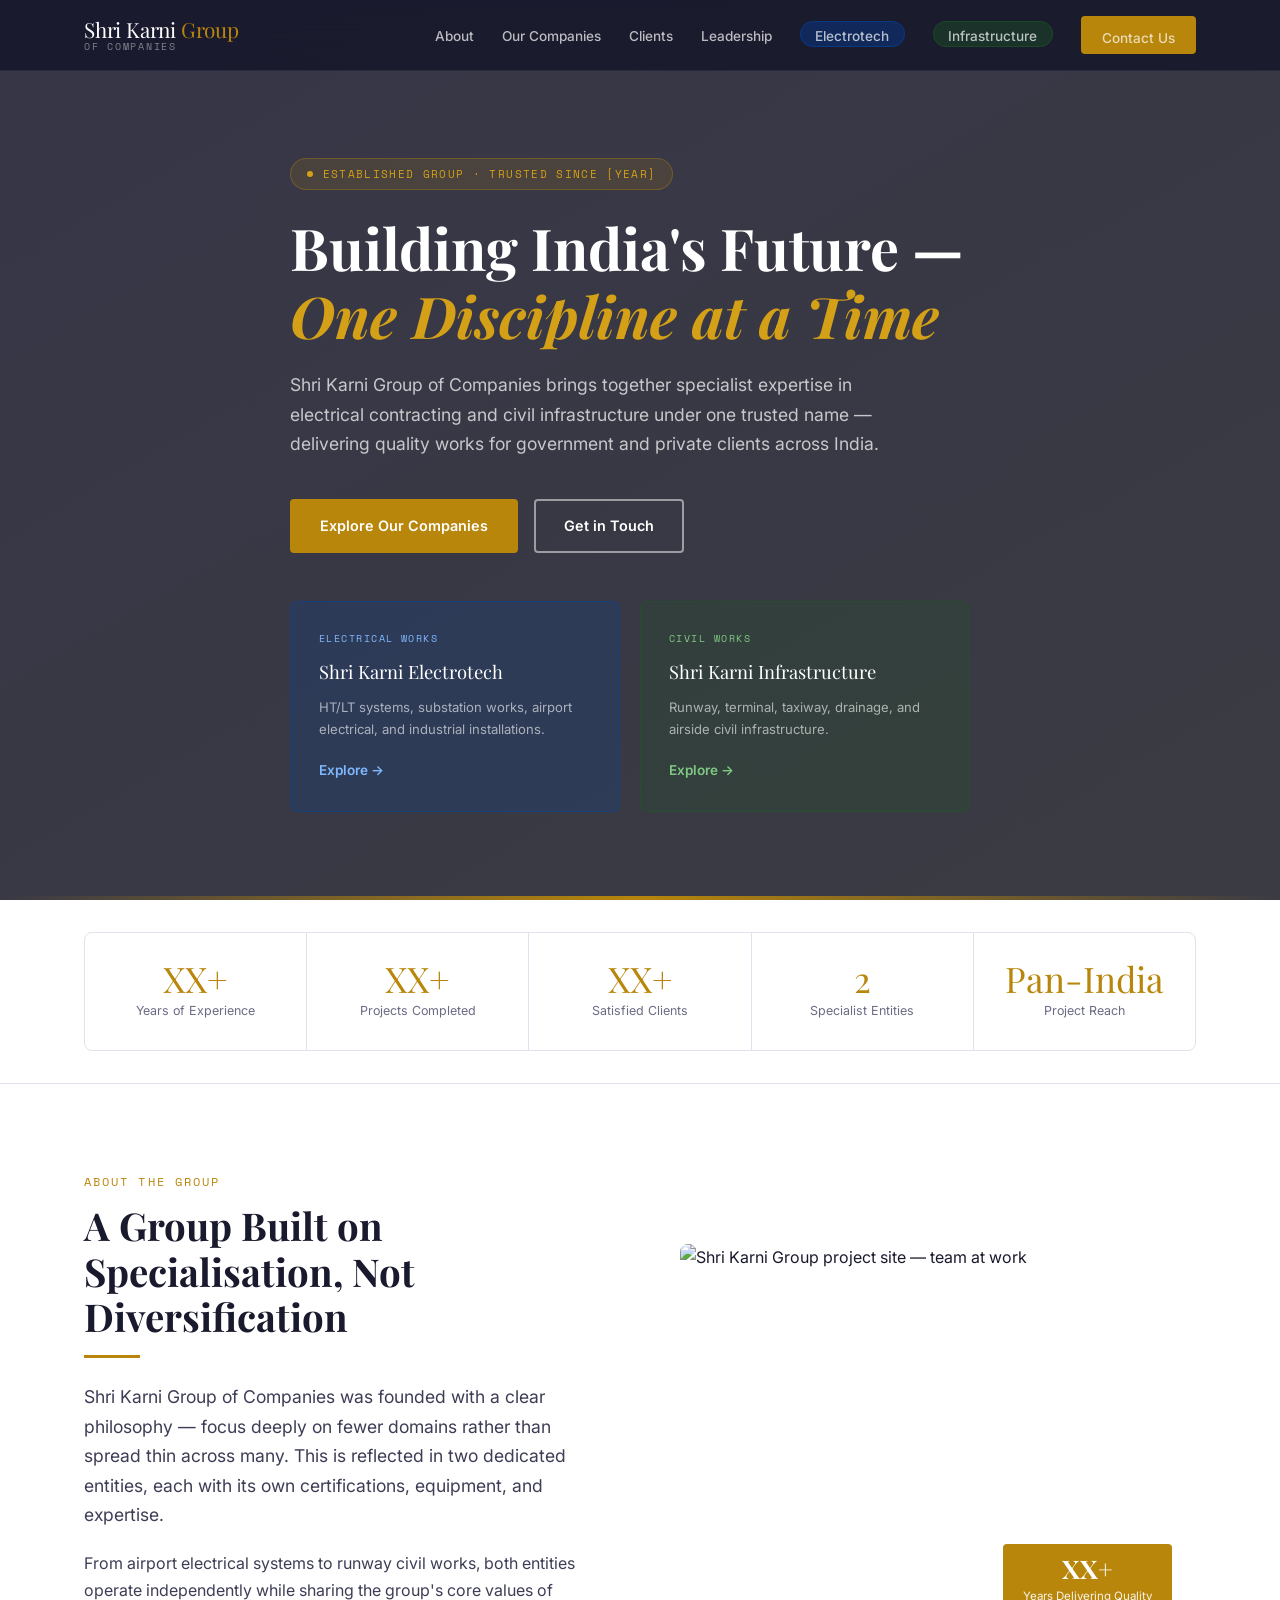
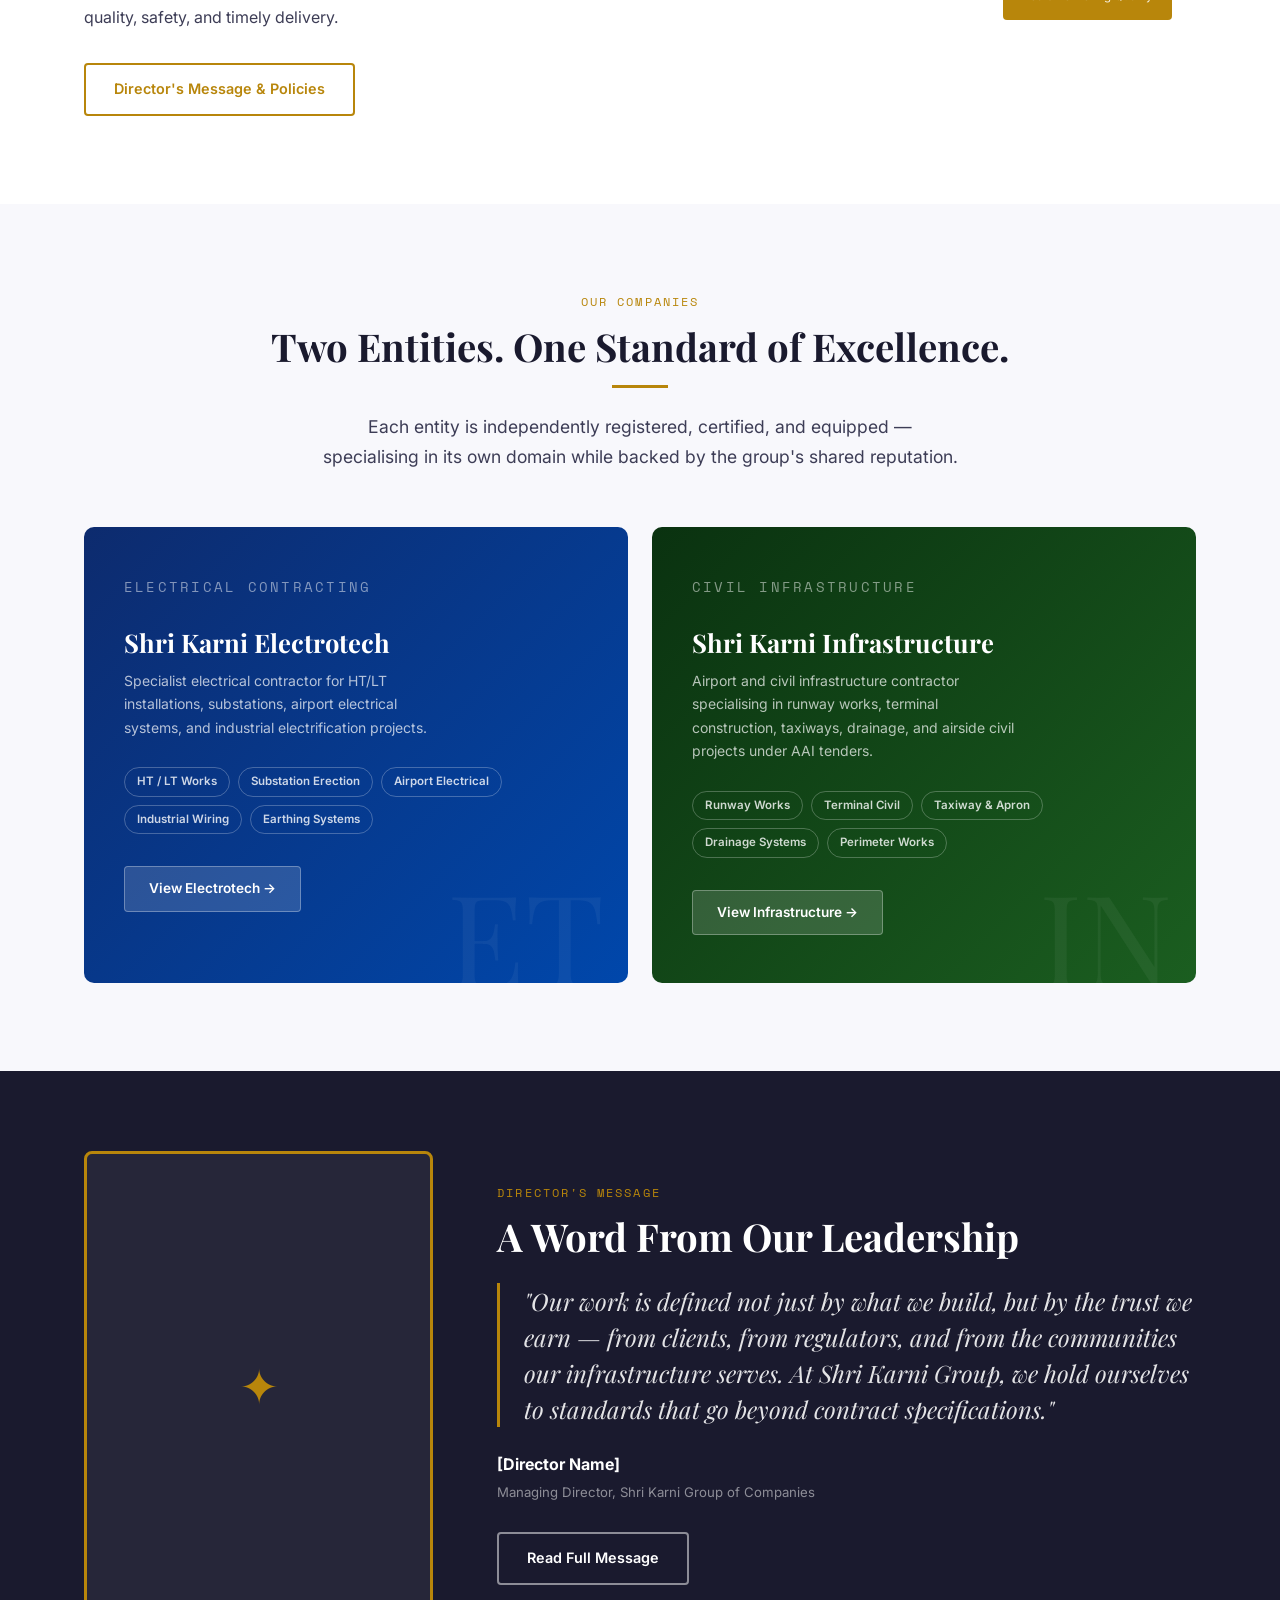
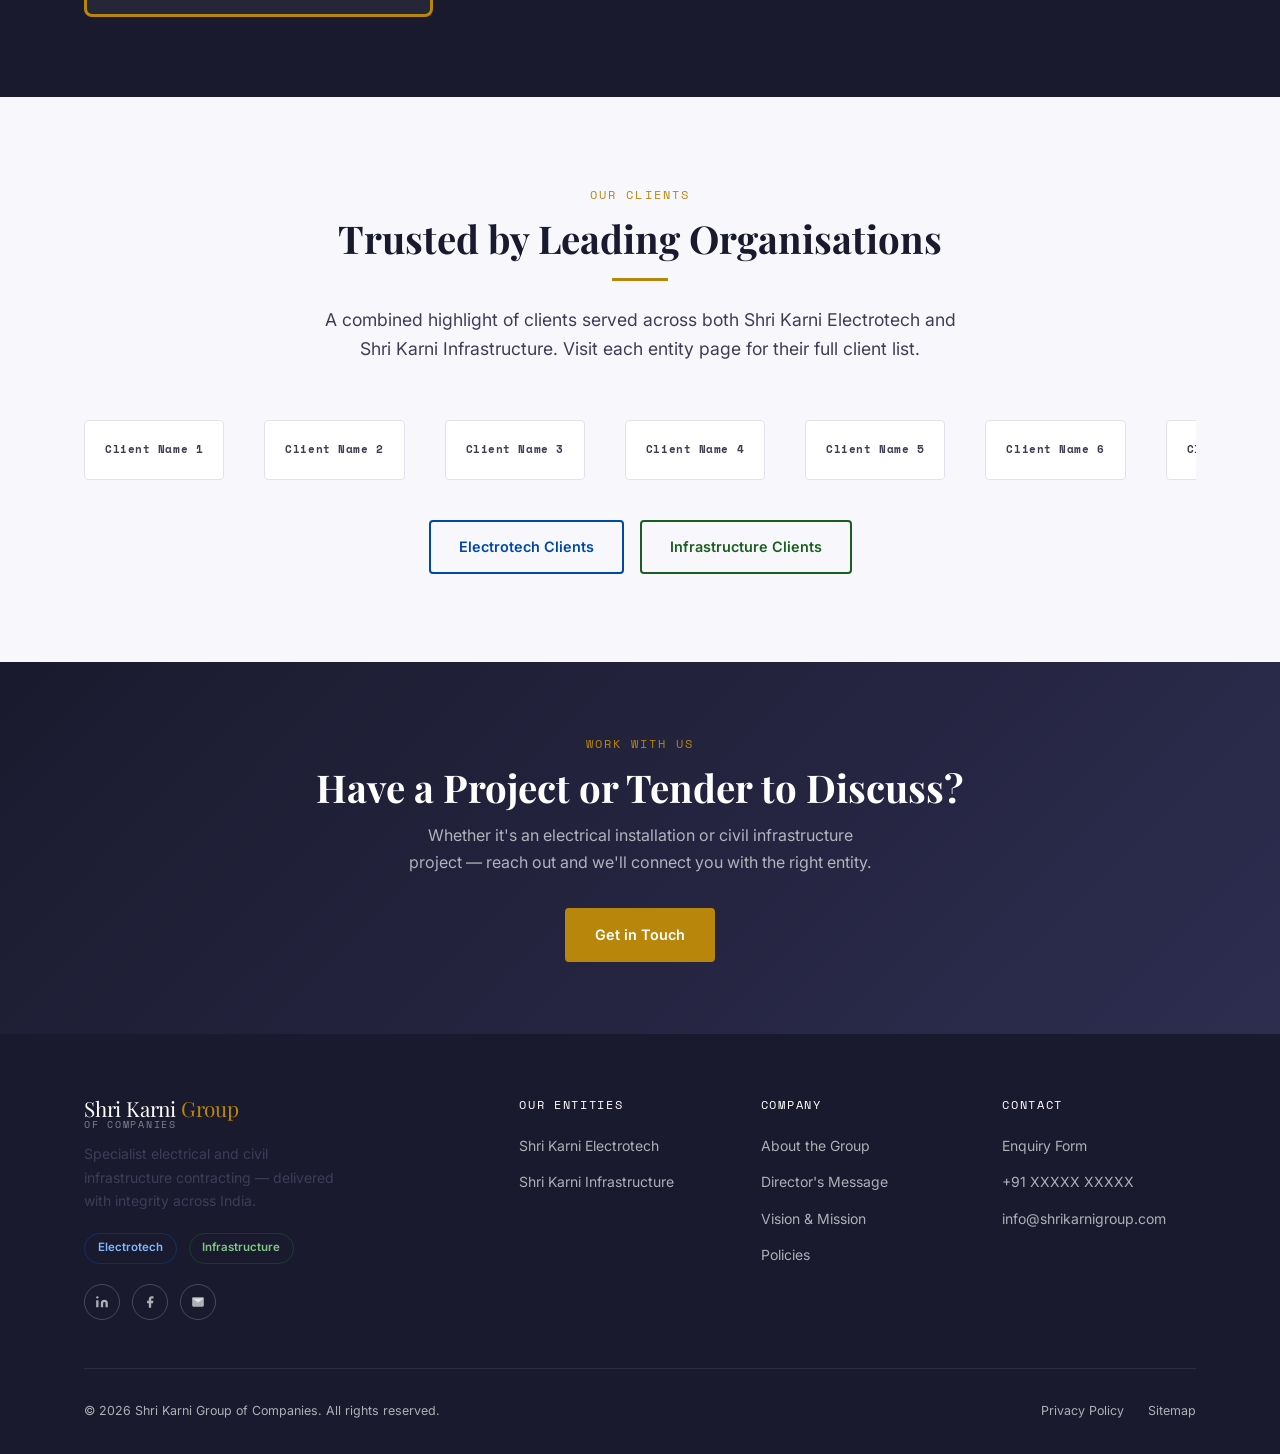
==== index.html @ e07f6999 "setup" ====
<!DOCTYPE html>
<html lang="en">
<head>
  <meta charset="UTF-8" />
  <meta name="viewport" content="width=device-width, initial-scale=1.0" />
  <title>Shri Karni Group of Companies | Electrotech & Infrastructure</title>
  <meta name="description" content="Shri Karni Group of Companies comprises Shri Karni Electrotech and Shri Karni Infrastructure — delivering electrical, civil, and airport infrastructure works across India." />
  <meta name="robots" content="index, follow" />
  <link rel="canonical" href="https://www.shrikarnigroup.com/" />
  <meta property="og:type" content="website" />
  <meta property="og:title" content="Shri Karni Group of Companies" />
  <meta property="og:description" content="Electrical contracting, civil infrastructure, and airport works — delivered by two specialist entities under one trusted group." />
  <meta property="og:url" content="https://www.shrikarnigroup.com/" />

  <script type="application/ld+json">
  {
    "@context": "https://schema.org",
    "@type": "Organization",
    "name": "Shri Karni Group of Companies",
    "url": "https://www.shrikarnigroup.com",
    "description": "Parent group comprising Shri Karni Electrotech and Shri Karni Infrastructure.",
    "address": { "@type": "PostalAddress", "addressCountry": "IN" },
    "contactPoint": { "@type": "ContactPoint", "telephone": "+91-XXXXXXXXXX", "contactType": "customer service" },
    "subOrganization": [
      { "@type": "Organization", "name": "Shri Karni Electrotech", "url": "https://www.shrikarnigroup.com/electrotech/" },
      { "@type": "Organization", "name": "Shri Karni Infrastructure", "url": "https://www.shrikarnigroup.com/infrastructure/" }
    ]
  }
  </script>

  <link rel="preconnect" href="https://fonts.googleapis.com" />
  <link rel="preconnect" href="https://fonts.gstatic.com" crossorigin />
  <link href="https://fonts.googleapis.com/css2?family=Playfair+Display:ital,wght@0,400;0,700;1,400&family=Inter:wght@300;400;500;600&family=Space+Mono:wght@400;700&display=swap" rel="stylesheet" />
  <link rel="stylesheet" href="shared.css" />

  <style>
    /* ── HOME-SPECIFIC ── */
    /* Hero */
    #hero {
      min-height: 100vh; padding-top: 70px;
      background:
        linear-gradient(150deg, rgba(26,26,46,.88) 0%, rgba(10,10,20,.80) 100%),
        url('https://images.unsplash.com/photo-1486325212027-8081e485255e?w=1600&q=80') center/cover no-repeat;
      display: flex; align-items: center;
      position: relative; overflow: hidden;
    }
    .hero-kicker {
      display: inline-flex; align-items: center; gap: .6rem;
      background: rgba(184,134,11,.15); border: 1px solid rgba(184,134,11,.35);
      border-radius: 999px; padding: .35rem 1rem;
      font-family: var(--font-mono); font-size: .7rem; letter-spacing: .12em;
      text-transform: uppercase; color: var(--gold-light);
      margin-bottom: 1.5rem;
    }
    .hero-kicker-dot { width: 6px; height: 6px; background: var(--gold-light); border-radius: 50%; }
    #hero h1 { color: var(--white); margin-bottom: 1.25rem; }
    #hero h1 em { font-style: italic; color: var(--gold-light); }
    #hero .lead { color: rgba(255,255,255,.72); margin-bottom: 2.5rem; }

    /* Entity cards in hero */
    .entity-cards {
      display: grid; grid-template-columns: 1fr 1fr; gap: 1.25rem;
      margin-top: 3rem; max-width: 680px;
    }
    .entity-hero-card {
      border-radius: 8px; padding: 1.75rem;
      border: 1px solid; text-decoration: none;
      transition: transform .25s var(--ease), box-shadow .25s;
      position: relative; overflow: hidden;
    }
    .entity-hero-card::before {
      content: ''; position: absolute; inset: 0;
      opacity: 0; transition: opacity .3s;
    }
    .entity-hero-card:hover { transform: translateY(-4px); }
    .entity-hero-card:hover::before { opacity: 1; }
    .entity-hero-card.et {
      background: rgba(0,71,171,.18);
      border-color: rgba(0,71,171,.45);
    }
    .entity-hero-card.et::before { background: rgba(0,71,171,.1); }
    .entity-hero-card.et:hover { box-shadow: 0 12px 32px rgba(0,71,171,.3); }
    .entity-hero-card.inf {
      background: rgba(27,94,32,.18);
      border-color: rgba(27,94,32,.45);
    }
    .entity-hero-card.inf::before { background: rgba(27,94,32,.1); }
    .entity-hero-card.inf:hover { box-shadow: 0 12px 32px rgba(27,94,32,.3); }
    .ehc-tag {
      font-family: var(--font-mono); font-size: .65rem;
      letter-spacing: .14em; text-transform: uppercase;
      margin-bottom: .6rem; display: block;
    }
    .et .ehc-tag { color: #7FB8FF; }
    .inf .ehc-tag { color: #81C784; }
    .ehc-name {
      font-family: var(--font-head); font-size: 1.15rem;
      color: var(--white); margin-bottom: .5rem; display: block;
    }
    .ehc-desc { font-size: .82rem; color: rgba(255,255,255,.6); margin-bottom: 1rem; }
    .ehc-arrow {
      font-size: .85rem; font-weight: 600; display: inline-flex; align-items: center; gap: .4rem;
    }
    .et .ehc-arrow { color: #7FB8FF; }
    .inf .ehc-arrow { color: #81C784; }

    /* Gold bottom border on hero */
    .hero-rule {
      position: absolute; bottom: 0; left: 0; right: 0;
      height: 4px; background: linear-gradient(90deg, transparent, var(--gold), transparent);
    }

    /* Group intro */
    .group-intro-grid {
      display: grid; grid-template-columns: 1fr 1fr; gap: 5rem; align-items: center;
    }
    .group-intro-img {
      position: relative; border-radius: 8px; overflow: hidden;
    }
    .group-intro-img img { width: 100%; height: 400px; object-fit: cover; }
    .intro-badge {
      position: absolute; bottom: 1.5rem; right: 1.5rem;
      background: var(--gold); color: var(--white);
      padding: .75rem 1.25rem; border-radius: var(--radius); text-align: center;
    }
    .intro-badge strong { font-family: var(--font-head); font-size: 1.6rem; display: block; line-height: 1; }
    .intro-badge span { font-size: .72rem; opacity: .9; }

    /* Entity section on homepage */
    .entity-section {
      display: grid; grid-template-columns: 1fr 1fr; gap: 1.5rem;
    }
    .entity-panel {
      border-radius: 10px; padding: 3rem 2.5rem;
      position: relative; overflow: hidden; text-decoration: none;
      transition: transform .25s var(--ease), box-shadow .25s;
    }
    .entity-panel:hover { transform: translateY(-5px); }
    .entity-panel.et {
      background: linear-gradient(135deg, #0D2B6E 0%, #0047AB 100%);
    }
    .entity-panel.et:hover { box-shadow: 0 20px 48px rgba(0,71,171,.35); }
    .entity-panel.inf {
      background: linear-gradient(135deg, #0A3210 0%, #1B5E20 100%);
    }
    .entity-panel.inf:hover { box-shadow: 0 20px 48px rgba(27,94,32,.35); }
    .ep-eyebrow {
      font-family: var(--font-mono); font-size: .68rem;
      letter-spacing: .16em; text-transform: uppercase;
      margin-bottom: .75rem; opacity: .7; color: var(--white);
    }
    .entity-panel h3 { font-family: var(--font-head); font-size: 1.6rem; color: var(--white); margin-bottom: .75rem; }
    .entity-panel p { font-size: .875rem; color: rgba(255,255,255,.7); margin-bottom: 1.75rem; max-width: 36ch; }
    .ep-services { display: flex; flex-wrap: wrap; gap: .5rem; margin-bottom: 2rem; }
    .ep-service-tag {
      padding: .25rem .75rem; border-radius: 999px;
      font-size: .72rem; font-weight: 600; border: 1px solid rgba(255,255,255,.25);
      color: rgba(255,255,255,.8);
    }
    .ep-cta {
      display: inline-flex; align-items: center; gap: .5rem;
      padding: .65rem 1.5rem; border-radius: var(--radius);
      font-size: .85rem; font-weight: 600;
      background: rgba(255,255,255,.15); color: var(--white);
      border: 1px solid rgba(255,255,255,.3);
      transition: background .2s;
    }
    .ep-cta:hover { background: rgba(255,255,255,.25); }
    .ep-num {
      position: absolute; bottom: -1rem; right: 1.5rem;
      font-family: var(--font-head); font-size: 8rem;
      color: rgba(255,255,255,.05); line-height: 1;
      pointer-events: none; user-select: none;
    }

    /* Clients highlight strip */
    .clients-section { background: var(--surface); }

    /* Director message teaser */
    .director-teaser {
      background: var(--ink); color: var(--white);
      padding: 5rem 0;
    }
    .director-teaser-grid {
      display: grid; grid-template-columns: 1fr 2fr; gap: 4rem; align-items: center;
    }
    .director-photo {
      width: 100%; aspect-ratio: 3/4; object-fit: cover;
      border-radius: 8px; border: 3px solid var(--gold);
    }
    .director-photo-placeholder {
      width: 100%; aspect-ratio: 3/4;
      background: rgba(255,255,255,.05);
      border-radius: 8px; border: 3px solid var(--gold);
      display: flex; align-items: center; justify-content: center;
      font-family: var(--font-head); font-size: 3rem; color: var(--gold);
    }
    .director-teaser blockquote {
      font-family: var(--font-head); font-size: clamp(1.1rem, 2vw, 1.5rem);
      line-height: 1.5; color: rgba(255,255,255,.88);
      font-style: italic; margin-bottom: 1.5rem;
      border-left: 3px solid var(--gold); padding-left: 1.5rem;
    }
    .director-name { font-weight: 700; color: var(--white); font-size: 1rem; }
    .director-title { font-size: .825rem; color: rgba(255,255,255,.5); margin-top: .2rem; }

    @media (max-width: 900px) {
      .group-intro-grid { grid-template-columns: 1fr; }
      .entity-section { grid-template-columns: 1fr; }
      .entity-cards { grid-template-columns: 1fr; }
      .director-teaser-grid { grid-template-columns: 1fr; }
      .director-photo-placeholder { aspect-ratio: 1/1; max-width: 200px; }
    }
  </style>
</head>
<body>
  <a href="#main" class="skip-link">Skip to main content</a>

  <!-- ════ HEADER ════ -->
  <header id="site-header" role="banner">
    <div class="container">
      <nav class="nav-inner" aria-label="Primary navigation">
        <a href="index.html" class="logo-wrap" aria-label="Shri Karni Group home">
          <span class="logo-main">Shri Karni <span>Group</span></span>
          <span class="logo-sub">of Companies</span>
        </a>
        <ul class="nav-links" role="list">
          <li><a href="#about-group">About</a></li>
          <li><a href="#entities">Our Companies</a></li>
          <li><a href="#clients">Clients</a></li>
          <li><a href="about/index.html">Leadership</a></li>
          <li><a href="electrotech/index.html" class="nav-pill nav-pill-et">Electrotech</a></li>
          <li><a href="infrastructure/index.html" class="nav-pill nav-pill-inf">Infrastructure</a></li>
          <li><a href="contact/index.html" class="btn btn-primary btn-sm">Contact Us</a></li>
        </ul>
        <button class="hamburger" aria-label="Toggle menu" aria-expanded="false" aria-controls="mobile-menu">
          <span></span><span></span><span></span>
        </button>
      </nav>
    </div>
    <nav class="mobile-menu" id="mobile-menu" aria-hidden="true">
      <a href="#about-group">About the Group</a>
      <a href="#entities">Our Companies</a>
      <a href="#clients">Clients</a>
      <a href="about/index.html">Leadership & Policies</a>
      <div class="mob-divider">Our Entities</div>
      <a href="electrotech/index.html">Shri Karni Electrotech →</a>
      <a href="infrastructure/index.html">Shri Karni Infrastructure →</a>
      <a href="contact/index.html">Contact Us</a>
    </nav>
  </header>

  <main id="main">

    <!-- ════ HERO ════ -->
    <section id="hero" aria-label="Group introduction">
      <div class="container">
        <div style="max-width:700px">
          <div class="hero-kicker">
            <span class="hero-kicker-dot" aria-hidden="true"></span>
            Established Group · Trusted Since [Year]
          </div>
          <h1>Building India's Future — <em>One Discipline at a Time</em></h1>
          <p class="lead">Shri Karni Group of Companies brings together specialist expertise in electrical contracting and civil infrastructure under one trusted name — delivering quality works for government and private clients across India.</p>
          <div style="display:flex; gap:1rem; flex-wrap:wrap;">
            <a href="#entities" class="btn btn-primary">Explore Our Companies</a>
            <a href="contact/index.html" class="btn btn-ghost">Get in Touch</a>
          </div>
          <div class="entity-cards">
            <a href="electrotech/index.html" class="entity-hero-card et" aria-label="Visit Shri Karni Electrotech page">
              <span class="ehc-tag">Electrical Works</span>
              <span class="ehc-name">Shri Karni Electrotech</span>
              <p class="ehc-desc">HT/LT systems, substation works, airport electrical, and industrial installations.</p>
              <span class="ehc-arrow">Explore &#8594;</span>
            </a>
            <a href="infrastructure/index.html" class="entity-hero-card inf" aria-label="Visit Shri Karni Infrastructure page">
              <span class="ehc-tag">Civil Works</span>
              <span class="ehc-name">Shri Karni Infrastructure</span>
              <p class="ehc-desc">Runway, terminal, taxiway, drainage, and airside civil infrastructure.</p>
              <span class="ehc-arrow">Explore &#8594;</span>
            </a>
          </div>
        </div>
      </div>
      <div class="hero-rule" aria-hidden="true"></div>
    </section>

    <!-- ════ STATS ════ -->
    <div style="padding:2rem 0; background:var(--white); border-bottom:1px solid var(--border);">
      <div class="container">
        <div class="stat-bar" data-reveal>
          <div class="stat-bar-item">
            <span class="stat-num">XX+</span>
            <span class="stat-label">Years of Experience</span>
          </div>
          <div class="stat-bar-item">
            <span class="stat-num">XX+</span>
            <span class="stat-label">Projects Completed</span>
          </div>
          <div class="stat-bar-item">
            <span class="stat-num">XX+</span>
            <span class="stat-label">Satisfied Clients</span>
          </div>
          <div class="stat-bar-item">
            <span class="stat-num">2</span>
            <span class="stat-label">Specialist Entities</span>
          </div>
          <div class="stat-bar-item">
            <span class="stat-num">Pan-India</span>
            <span class="stat-label">Project Reach</span>
          </div>
        </div>
      </div>
    </div>

    <!-- ════ ABOUT GROUP ════ -->
    <section id="about-group" class="section" aria-labelledby="about-heading">
      <div class="container">
        <div class="group-intro-grid">
          <div data-reveal>
            <span class="eyebrow">About the Group</span>
            <h2 id="about-heading">A Group Built on Specialisation, Not Diversification</h2>
            <hr class="gold-rule" aria-hidden="true" />
            <p class="lead" style="margin-bottom:1.25rem;">Shri Karni Group of Companies was founded with a clear philosophy — focus deeply on fewer domains rather than spread thin across many. This is reflected in two dedicated entities, each with its own certifications, equipment, and expertise.</p>
            <p>From airport electrical systems to runway civil works, both entities operate independently while sharing the group's core values of quality, safety, and timely delivery.</p>
            <div style="margin-top:2rem; display:flex; gap:1rem; flex-wrap:wrap;">
              <a href="about/index.html" class="btn btn-outline">Director's Message & Policies</a>
            </div>
          </div>
          <div class="group-intro-img" data-reveal>
            <img
              src="https://images.unsplash.com/photo-1504307651254-35680f356dfd?w=800&q=80"
              alt="Shri Karni Group project site — team at work"
              width="800" height="400" loading="lazy"
            />
            <div class="intro-badge">
              <strong>XX+</strong>
              <span>Years Delivering Quality</span>
            </div>
          </div>
        </div>
      </div>
    </section>

    <!-- ════ ENTITIES ════ -->
    <section id="entities" class="section section--alt" aria-labelledby="entities-heading">
      <div class="container">
        <div class="section-head section-head--center" data-reveal>
          <span class="eyebrow">Our Companies</span>
          <h2 id="entities-heading">Two Entities. One Standard of Excellence.</h2>
          <hr class="gold-rule gold-rule--center" aria-hidden="true" />
          <p class="lead">Each entity is independently registered, certified, and equipped — specialising in its own domain while backed by the group's shared reputation.</p>
        </div>
        <div class="entity-section">

          <a href="electrotech/index.html" class="entity-panel et" aria-label="Learn more about Shri Karni Electrotech">
            <p class="ep-eyebrow">Electrical Contracting</p>
            <h3>Shri Karni Electrotech</h3>
            <p>Specialist electrical contractor for HT/LT installations, substations, airport electrical systems, and industrial electrification projects.</p>
            <div class="ep-services">
              <span class="ep-service-tag">HT / LT Works</span>
              <span class="ep-service-tag">Substation Erection</span>
              <span class="ep-service-tag">Airport Electrical</span>
              <span class="ep-service-tag">Industrial Wiring</span>
              <span class="ep-service-tag">Earthing Systems</span>
            </div>
            <span class="ep-cta">View Electrotech &#8594;</span>
            <span class="ep-num" aria-hidden="true">ET</span>
          </a>

          <a href="infrastructure/index.html" class="entity-panel inf" aria-label="Learn more about Shri Karni Infrastructure">
            <p class="ep-eyebrow">Civil Infrastructure</p>
            <h3>Shri Karni Infrastructure</h3>
            <p>Airport and civil infrastructure contractor specialising in runway works, terminal construction, taxiways, drainage, and airside civil projects under AAI tenders.</p>
            <div class="ep-services">
              <span class="ep-service-tag">Runway Works</span>
              <span class="ep-service-tag">Terminal Civil</span>
              <span class="ep-service-tag">Taxiway & Apron</span>
              <span class="ep-service-tag">Drainage Systems</span>
              <span class="ep-service-tag">Perimeter Works</span>
            </div>
            <span class="ep-cta">View Infrastructure &#8594;</span>
            <span class="ep-num" aria-hidden="true">IN</span>
          </a>

        </div>
      </div>
    </section>

    <!-- ════ DIRECTOR TEASER ════ -->
    <section class="director-teaser" aria-labelledby="director-heading">
      <div class="container">
        <div class="director-teaser-grid">
          <div data-reveal>
            <div class="director-photo-placeholder" role="img" aria-label="Director photograph placeholder">✦</div>
          </div>
          <div data-reveal>
            <span class="eyebrow" style="color:var(--gold);">Director's Message</span>
            <h2 id="director-heading" style="color:var(--white); margin-bottom:1.5rem;">A Word From Our Leadership</h2>
            <blockquote>
              "Our work is defined not just by what we build, but by the trust we earn — from clients, from regulators, and from the communities our infrastructure serves. At Shri Karni Group, we hold ourselves to standards that go beyond contract specifications."
            </blockquote>
            <div class="director-name">[Director Name]</div>
            <div class="director-title">Managing Director, Shri Karni Group of Companies</div>
            <a href="about/index.html#directors-message" class="btn btn-ghost" style="margin-top:1.75rem;">Read Full Message</a>
          </div>
        </div>
      </div>
    </section>

    <!-- ════ CLIENTS HIGHLIGHT ════ -->
    <section id="clients" class="section clients-section" aria-labelledby="clients-heading">
      <div class="container">
        <div class="section-head section-head--center" data-reveal>
          <span class="eyebrow">Our Clients</span>
          <h2 id="clients-heading">Trusted by Leading Organisations</h2>
          <hr class="gold-rule gold-rule--center" aria-hidden="true" />
          <p class="lead">A combined highlight of clients served across both Shri Karni Electrotech and Shri Karni Infrastructure. Visit each entity page for their full client list.</p>
        </div>
        <div class="clients-strip" data-reveal aria-label="Clients marquee">
          <div class="clients-track" aria-hidden="true">
            <div class="client-logo-item">Client Name 1</div>
            <div class="client-logo-item">Client Name 2</div>
            <div class="client-logo-item">Client Name 3</div>
            <div class="client-logo-item">Client Name 4</div>
            <div class="client-logo-item">Client Name 5</div>
            <div class="client-logo-item">Client Name 6</div>
            <div class="client-logo-item">Client Name 7</div>
            <div class="client-logo-item">Client Name 8</div>
            <div class="client-logo-item">Client Name 9</div>
            <div class="client-logo-item">Client Name 10</div>
          </div>
        </div>
        <div style="text-align:center; margin-top:2.5rem; display:flex; gap:1rem; justify-content:center; flex-wrap:wrap;">
          <a href="electrotech/index.html#clients" class="btn btn-outline" style="--accent:var(--et-primary);">Electrotech Clients</a>
          <a href="infrastructure/index.html#clients" class="btn btn-outline" style="--accent:var(--inf-primary);">Infrastructure Clients</a>
        </div>
      </div>
    </section>

    <!-- ════ CTA ════ -->
    <div style="background:linear-gradient(135deg,#1A1A2E 0%,#2D2D50 100%); padding:4.5rem 0; text-align:center;">
      <div class="container">
        <span class="eyebrow">Work With Us</span>
        <h2 style="color:var(--white); margin-bottom:.75rem;">Have a Project or Tender to Discuss?</h2>
        <p style="color:rgba(255,255,255,.65); max-width:48ch; margin:0 auto 2rem;">Whether it's an electrical installation or civil infrastructure project — reach out and we'll connect you with the right entity.</p>
        <a href="contact/index.html" class="btn btn-primary">Get in Touch</a>
      </div>
    </div>

  </main>

  <!-- ════ FOOTER ════ -->
  <footer role="contentinfo">
    <div class="container">
      <div class="footer-grid">
        <div class="footer-brand">
          <div class="logo-wrap">
            <span class="logo-main" style="color:var(--white)">Shri Karni <span style="color:var(--gold)">Group</span></span>
            <span class="logo-sub">of Companies</span>
          </div>
          <p>Specialist electrical and civil infrastructure contracting — delivered with integrity across India.</p>
          <div class="footer-entities">
            <a href="electrotech/index.html" class="footer-entity-badge et">Electrotech</a>
            <a href="infrastructure/index.html" class="footer-entity-badge inf">Infrastructure</a>
          </div>
          <div class="social-links">
            <a href="#" class="social-link" aria-label="LinkedIn"><svg viewBox="0 0 24 24"><path d="M16 8a6 6 0 016 6v7h-4v-7a2 2 0 00-2-2 2 2 0 00-2 2v7h-4v-7a6 6 0 016-6zM2 9h4v12H2z"/><circle cx="4" cy="4" r="2"/></svg></a>
            <a href="#" class="social-link" aria-label="Facebook"><svg viewBox="0 0 24 24"><path d="M18 2h-3a5 5 0 00-5 5v3H7v4h3v8h4v-8h3l1-4h-4V7a1 1 0 011-1h3z"/></svg></a>
            <a href="mailto:info@shrikarnigroup.com" class="social-link" aria-label="Email"><svg viewBox="0 0 24 24"><path d="M4 4h16c1.1 0 2 .9 2 2v12c0 1.1-.9 2-2 2H4c-1.1 0-2-.9-2-2V6c0-1.1.9-2 2-2z"/><polyline points="22,6 12,13 2,6"/></svg></a>
          </div>
        </div>
        <div class="footer-col">
          <h4>Our Entities</h4>
          <ul>
            <li><a href="electrotech/index.html">Shri Karni Electrotech</a></li>
            <li><a href="infrastructure/index.html">Shri Karni Infrastructure</a></li>
          </ul>
        </div>
        <div class="footer-col">
          <h4>Company</h4>
          <ul>
            <li><a href="about/index.html">About the Group</a></li>
            <li><a href="about/index.html#directors-message">Director's Message</a></li>
            <li><a href="about/index.html#vision-mission">Vision & Mission</a></li>
            <li><a href="about/index.html#policies">Policies</a></li>
          </ul>
        </div>
        <div class="footer-col">
          <h4>Contact</h4>
          <ul>
            <li><a href="contact/index.html">Enquiry Form</a></li>
            <li><a href="tel:+91XXXXXXXXXX">+91 XXXXX XXXXX</a></li>
            <li><a href="mailto:info@shrikarnigroup.com">info@shrikarnigroup.com</a></li>
          </ul>
        </div>
      </div>
      <div class="footer-bottom">
        <span>© <span id="footer-year"></span> Shri Karni Group of Companies. All rights reserved.</span>
        <div style="display:flex;gap:1.5rem;"><a href="#">Privacy Policy</a><a href="#">Sitemap</a></div>
      </div>
    </div>
  </footer>

  <script src="shared.js"></script>
</body>
</html>
---- shared.css ----
/* ═══════════════════════════════════════════════
   SHRI KARNI GROUP — SHARED DESIGN SYSTEM
   ═══════════════════════════════════════════════ */

/* ── TOKENS ── */
:root {
  /* Group brand */
  --gold:          #B8860B;
  --gold-light:    #D4A017;
  --gold-pale:     #FBF6E9;
  --ink:           #1A1A2E;
  --ink-mid:       #3D3D56;
  --ink-light:     #6B6B85;
  --white:         #FFFFFF;
  --surface:       #F8F8FC;
  --border:        #E2E2EE;

  /* Electrotech accent (electric blue) */
  --et-primary:    #0047AB;
  --et-mid:        #1A6ADB;
  --et-pale:       #EBF1FB;

  /* Infrastructure accent (earthy green) */
  --inf-primary:   #1B5E20;
  --inf-mid:       #2E7D32;
  --inf-pale:      #EBF5EB;

  /* Active entity (overridden per page) */
  --accent:        var(--gold);
  --accent-mid:    var(--gold-light);
  --accent-pale:   var(--gold-pale);

  --radius:        4px;
  --max:           1160px;
  --font-head:     'Playfair Display', Georgia, serif;
  --font-body:     'Inter', system-ui, sans-serif;
  --font-mono:     'Space Mono', monospace;
  --ease:          cubic-bezier(.22,.68,0,1.2);
  --shadow-sm:     0 2px 8px rgba(0,0,0,.07);
  --shadow-md:     0 8px 28px rgba(0,0,0,.10);
}

/* ── RESET ── */
*, *::before, *::after { box-sizing: border-box; margin: 0; padding: 0; }
html { scroll-behavior: smooth; }
body {
  font-family: var(--font-body);
  color: var(--ink);
  background: var(--white);
  line-height: 1.68;
  -webkit-font-smoothing: antialiased;
}
img { display: block; max-width: 100%; }
a { color: inherit; text-decoration: none; }
ul { list-style: none; }

/* ── SKIP LINK ── */
.skip-link {
  position: absolute; top: -100px; left: 1rem;
  background: var(--accent); color: var(--white);
  padding: .5rem 1rem; border-radius: var(--radius);
  font-size: .875rem; z-index: 9999;
  transition: top .2s;
}
.skip-link:focus { top: 1rem; }

/* ── LAYOUT ── */
.container { max-width: var(--max); margin: 0 auto; padding: 0 1.5rem; }
.section { padding: 5.5rem 0; }
.section--alt { background: var(--surface); }
.section--dark { background: var(--ink); color: var(--white); }

/* ── TYPOGRAPHY ── */
.eyebrow {
  font-family: var(--font-mono);
  font-size: .72rem;
  letter-spacing: .18em;
  text-transform: uppercase;
  color: var(--accent);
  display: block;
  margin-bottom: .75rem;
}
h1, h2, h3, h4 { font-family: var(--font-head); line-height: 1.18; }
h1 { font-size: clamp(2.2rem, 4.5vw, 3.6rem); }
h2 { font-size: clamp(1.7rem, 3vw, 2.6rem); }
h3 { font-size: 1.25rem; }
h4 { font-size: 1rem; font-family: var(--font-body); font-weight: 700; }
.lead { font-size: 1.1rem; color: var(--ink-mid); max-width: 58ch; }
p { color: var(--ink-mid); }

/* ── DIVIDER ── */
.gold-rule {
  width: 56px; height: 3px;
  background: var(--accent);
  margin: 1rem 0 1.5rem;
  border: none;
}
.gold-rule--center { margin-left: auto; margin-right: auto; }

/* ── BUTTONS ── */
.btn {
  display: inline-flex; align-items: center; gap: .5rem;
  padding: .8rem 1.75rem; border-radius: var(--radius);
  font-family: var(--font-body); font-size: .9rem; font-weight: 600;
  cursor: pointer; border: 2px solid transparent;
  transition: all .22s var(--ease); white-space: nowrap;
}
.btn-primary { background: var(--accent); color: var(--white); border-color: var(--accent); }
.btn-primary:hover { background: var(--accent-mid); border-color: var(--accent-mid); filter: brightness(1.05); }
.btn-ghost { background: transparent; color: var(--white); border-color: rgba(255,255,255,.5); }
.btn-ghost:hover { background: rgba(255,255,255,.1); border-color: var(--white); }
.btn-outline { background: transparent; color: var(--accent); border-color: var(--accent); }
.btn-outline:hover { background: var(--accent); color: var(--white); }
.btn-sm { padding: .55rem 1.2rem; font-size: .82rem; }

/* ════════════════════════════════════
   HEADER / NAV
════════════════════════════════════ */
#site-header {
  position: fixed; top: 0; left: 0; right: 0; z-index: 900;
  background: rgba(26,26,46,.95);
  backdrop-filter: blur(14px);
  border-bottom: 1px solid rgba(255,255,255,.07);
  transition: box-shadow .3s;
}
#site-header.scrolled { box-shadow: 0 4px 24px rgba(0,0,0,.3); }

.nav-inner {
  display: flex; align-items: center; justify-content: space-between;
  height: 70px;
}
.logo-wrap { display: flex; flex-direction: column; line-height: 1; }
.logo-main {
  font-family: var(--font-head);
  font-size: 1.3rem; color: var(--white);
  letter-spacing: -.01em;
}
.logo-main span { color: var(--gold); }
.logo-sub {
  font-family: var(--font-mono);
  font-size: .6rem; letter-spacing: .18em;
  text-transform: uppercase; color: rgba(255,255,255,.45);
  margin-top: 2px;
}

.nav-links {
  display: flex; align-items: center; gap: 1.75rem;
}
.nav-links a {
  font-size: .85rem; font-weight: 500;
  color: rgba(255,255,255,.7);
  transition: color .2s; position: relative; padding-bottom: 2px;
}
.nav-links a::after {
  content: ''; position: absolute; bottom: 0; left: 0; right: 100%;
  height: 2px; background: var(--gold); transition: right .25s var(--ease);
}
.nav-links a:hover, .nav-links a.active { color: var(--white); }
.nav-links a:hover::after, .nav-links a.active::after { right: 0; }

/* Entity pills in nav */
.nav-pill {
  padding: .35rem .9rem; border-radius: 999px;
  font-size: .78rem; font-weight: 600;
  transition: all .2s;
}
.nav-pill-et { background: rgba(0,71,171,.35); color: #7FB8FF; border: 1px solid rgba(0,71,171,.5); }
.nav-pill-et:hover { background: var(--et-primary); color: var(--white); }
.nav-pill-inf { background: rgba(27,94,32,.35); color: #81C784; border: 1px solid rgba(27,94,32,.5); }
.nav-pill-inf:hover { background: var(--inf-primary); color: var(--white); }

/* Hamburger */
.hamburger {
  display: none; flex-direction: column; gap: 5px;
  background: none; border: none; cursor: pointer; padding: 6px;
}
.hamburger span {
  display: block; width: 24px; height: 2px;
  background: var(--white); border-radius: 2px; transition: all .3s;
}
.hamburger.open span:nth-child(1) { transform: translateY(7px) rotate(45deg); }
.hamburger.open span:nth-child(2) { opacity: 0; }
.hamburger.open span:nth-child(3) { transform: translateY(-7px) rotate(-45deg); }

.mobile-menu {
  display: none; flex-direction: column;
  background: var(--ink);
  border-top: 1px solid rgba(255,255,255,.07);
}
.mobile-menu.open { display: flex; }
.mobile-menu a {
  padding: .9rem 1.5rem; color: rgba(255,255,255,.8);
  font-weight: 500; font-size: .9rem;
  border-bottom: 1px solid rgba(255,255,255,.05);
  transition: background .2s;
}
.mobile-menu a:hover { background: rgba(255,255,255,.05); color: var(--white); }
.mobile-menu .mob-divider {
  padding: .5rem 1.5rem;
  font-family: var(--font-mono); font-size: .65rem;
  letter-spacing: .15em; text-transform: uppercase;
  color: rgba(255,255,255,.3);
  background: rgba(255,255,255,.03);
}

/* ════════════════════════════════════
   BREADCRUMB
════════════════════════════════════ */
.breadcrumb {
  padding: .6rem 0;
  background: var(--surface);
  border-bottom: 1px solid var(--border);
  margin-top: 70px;
}
.breadcrumb ol {
  display: flex; align-items: center; gap: .5rem;
  font-size: .78rem; color: var(--ink-light);
  list-style: none;
}
.breadcrumb ol li + li::before { content: '/'; margin-right: .5rem; opacity: .5; }
.breadcrumb a { color: var(--accent); }
.breadcrumb a:hover { text-decoration: underline; }

/* ════════════════════════════════════
   SECTION HEADERS
════════════════════════════════════ */
.section-head { margin-bottom: 3.5rem; }
.section-head--center { text-align: center; }
.section-head--center .gold-rule { margin-left: auto; margin-right: auto; }
.section-head--center .lead { margin: 0 auto; }
.section-head h2 { margin-bottom: .5rem; }

/* ════════════════════════════════════
   STAT BAR
════════════════════════════════════ */
.stat-bar {
  display: flex; flex-wrap: wrap; gap: 0;
  border: 1px solid var(--border); border-radius: 8px;
  overflow: hidden;
}
.stat-bar-item {
  flex: 1; min-width: 140px;
  padding: 1.75rem 1.5rem;
  border-right: 1px solid var(--border);
  text-align: center;
}
.stat-bar-item:last-child { border-right: none; }
.stat-num {
  font-family: var(--font-head); font-size: 2.2rem;
  color: var(--accent); line-height: 1; display: block;
}
.stat-label { font-size: .78rem; color: var(--ink-light); margin-top: .3rem; display: block; }

/* ════════════════════════════════════
   CLIENTS STRIP
════════════════════════════════════ */
.clients-strip { overflow: hidden; }
.clients-track {
  display: flex; gap: 2.5rem; align-items: center;
  animation: clients-scroll 30s linear infinite;
  width: max-content;
}
.clients-track:hover { animation-play-state: paused; }
.client-logo-item {
  display: flex; align-items: center; justify-content: center;
  min-width: 140px; height: 60px;
  background: var(--white); border: 1px solid var(--border);
  border-radius: var(--radius); padding: .75rem 1.25rem;
  font-family: var(--font-mono); font-size: .7rem; font-weight: 700;
  color: var(--ink-mid); letter-spacing: .05em; text-align: center;
  white-space: nowrap; flex-shrink: 0;
  transition: border-color .2s, color .2s;
}
.client-logo-item:hover { border-color: var(--accent); color: var(--accent); }
@keyframes clients-scroll {
  0% { transform: translateX(0); }
  100% { transform: translateX(-50%); }
}

/* Clients grid (full list page) */
.clients-grid {
  display: grid;
  grid-template-columns: repeat(auto-fill, minmax(180px, 1fr));
  gap: 1rem;
}
.client-grid-item {
  padding: 1.25rem; text-align: center;
  border: 1px solid var(--border); border-radius: var(--radius);
  font-size: .82rem; font-weight: 600; color: var(--ink-mid);
  font-family: var(--font-mono);
  transition: border-color .2s, color .2s, background .2s;
}
.client-grid-item:hover { border-color: var(--accent); color: var(--accent); background: var(--accent-pale); }

/* ════════════════════════════════════
   CARDS
════════════════════════════════════ */
.card {
  background: var(--white); border: 1px solid var(--border);
  border-radius: 8px; overflow: hidden;
  transition: transform .25s var(--ease), box-shadow .25s;
}
.card:hover { transform: translateY(-4px); box-shadow: var(--shadow-md); }

.service-icon {
  width: 48px; height: 48px;
  background: var(--accent-pale); border-radius: var(--radius);
  display: flex; align-items: center; justify-content: center;
  margin-bottom: 1.1rem;
}
.service-icon svg { width: 22px; height: 22px; stroke: var(--accent); fill: none; stroke-width: 1.8; }

/* ════════════════════════════════════
   CONTACT FORM
════════════════════════════════════ */
.form-group { margin-bottom: 1.25rem; }
.form-row { display: grid; grid-template-columns: 1fr 1fr; gap: 1rem; }
label { display: block; font-size: .85rem; font-weight: 600; margin-bottom: .4rem; }
input, select, textarea {
  width: 100%; padding: .75rem 1rem;
  border: 1.5px solid var(--border); border-radius: var(--radius);
  font-family: var(--font-body); font-size: .9rem; color: var(--ink);
  background: var(--white); transition: border-color .2s, box-shadow .2s;
}
input:focus, select:focus, textarea:focus {
  outline: none; border-color: var(--accent);
  box-shadow: 0 0 0 3px color-mix(in srgb, var(--accent) 15%, transparent);
}
textarea { resize: vertical; min-height: 130px; }
.form-note { font-size: .78rem; color: var(--ink-light); margin-top: .25rem; }
.form-success {
  display: none; background: #ECFDF5; border: 1px solid #6EE7B7;
  border-radius: var(--radius); padding: 1rem 1.25rem;
  color: #065F46; font-size: .9rem; margin-top: 1rem;
}

/* ════════════════════════════════════
   FOOTER
════════════════════════════════════ */
footer {
  background: var(--ink); color: rgba(255,255,255,.65);
  padding: 4rem 0 2rem;
}
.footer-grid {
  display: grid;
  grid-template-columns: 2fr 1fr 1fr 1fr;
  gap: 3rem; margin-bottom: 3rem;
}
.footer-brand p { font-size: .875rem; margin-top: .75rem; max-width: 28ch; }
.footer-entities { display: flex; gap: .75rem; margin-top: 1.25rem; flex-wrap: wrap; }
.footer-entity-badge {
  padding: .3rem .8rem; border-radius: 999px;
  font-size: .72rem; font-weight: 600; border: 1px solid;
}
.footer-entity-badge.et { color: #7FB8FF; border-color: rgba(0,71,171,.5); }
.footer-entity-badge.inf { color: #81C784; border-color: rgba(27,94,32,.5); }
.footer-col h4 {
  color: var(--white); font-size: .75rem;
  text-transform: uppercase; letter-spacing: .14em;
  font-family: var(--font-mono); margin-bottom: 1.25rem;
  font-weight: 400;
}
.footer-col ul li { margin-bottom: .6rem; }
.footer-col ul li a { font-size: .875rem; transition: color .2s; }
.footer-col ul li a:hover { color: var(--white); }
.social-links { display: flex; gap: .75rem; margin-top: 1.25rem; }
.social-link {
  width: 36px; height: 36px; border-radius: 50%;
  border: 1.5px solid rgba(255,255,255,.2);
  display: flex; align-items: center; justify-content: center;
  transition: border-color .2s, background .2s;
}
.social-link:hover { border-color: var(--gold); background: rgba(184,134,11,.2); }
.social-link svg { width: 14px; height: 14px; fill: currentColor; }
.footer-bottom {
  border-top: 1px solid rgba(255,255,255,.08);
  padding-top: 2rem;
  display: flex; justify-content: space-between; align-items: center;
  flex-wrap: wrap; gap: 1rem; font-size: .78rem;
}
.footer-bottom a:hover { color: var(--white); }

/* ════════════════════════════════════
   SCROLL REVEAL
════════════════════════════════════ */
[data-reveal] {
  opacity: 0; transform: translateY(24px);
  transition: opacity .6s ease, transform .6s ease;
}
[data-reveal].revealed { opacity: 1; transform: none; }

@media (prefers-reduced-motion: reduce) {
  [data-reveal] { opacity: 1; transform: none; transition: none; }
  .clients-track { animation: none; }
  * { transition: none !important; animation: none !important; }
}

/* ════════════════════════════════════
   RESPONSIVE
════════════════════════════════════ */
@media (max-width: 900px) {
  .footer-grid { grid-template-columns: 1fr 1fr; }
}
@media (max-width: 640px) {
  .nav-links { display: none; }
  .hamburger { display: flex; }
  .footer-grid { grid-template-columns: 1fr; }
  .form-row { grid-template-columns: 1fr; }
  .section { padding: 3.5rem 0; }
  .stat-bar { flex-direction: column; }
  .stat-bar-item { border-right: none; border-bottom: 1px solid var(--border); }
  .stat-bar-item:last-child { border-bottom: none; }
}
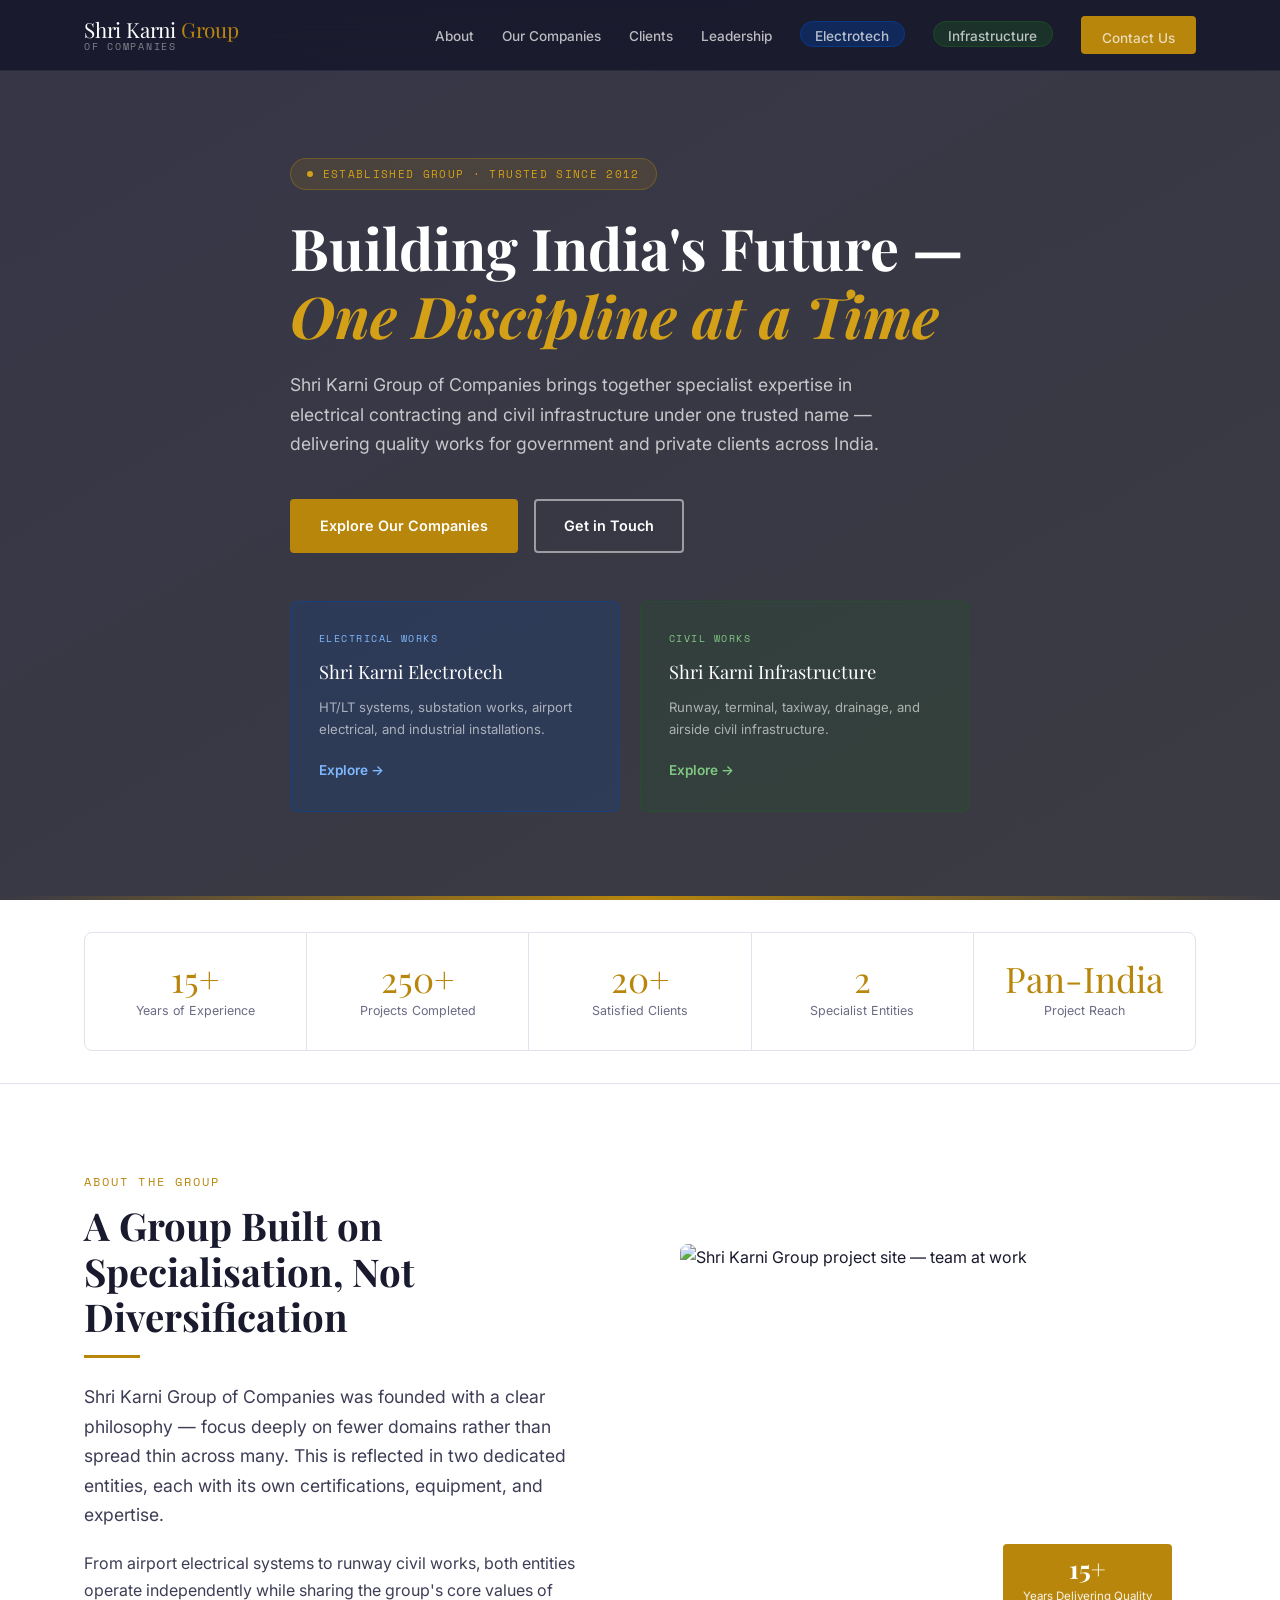
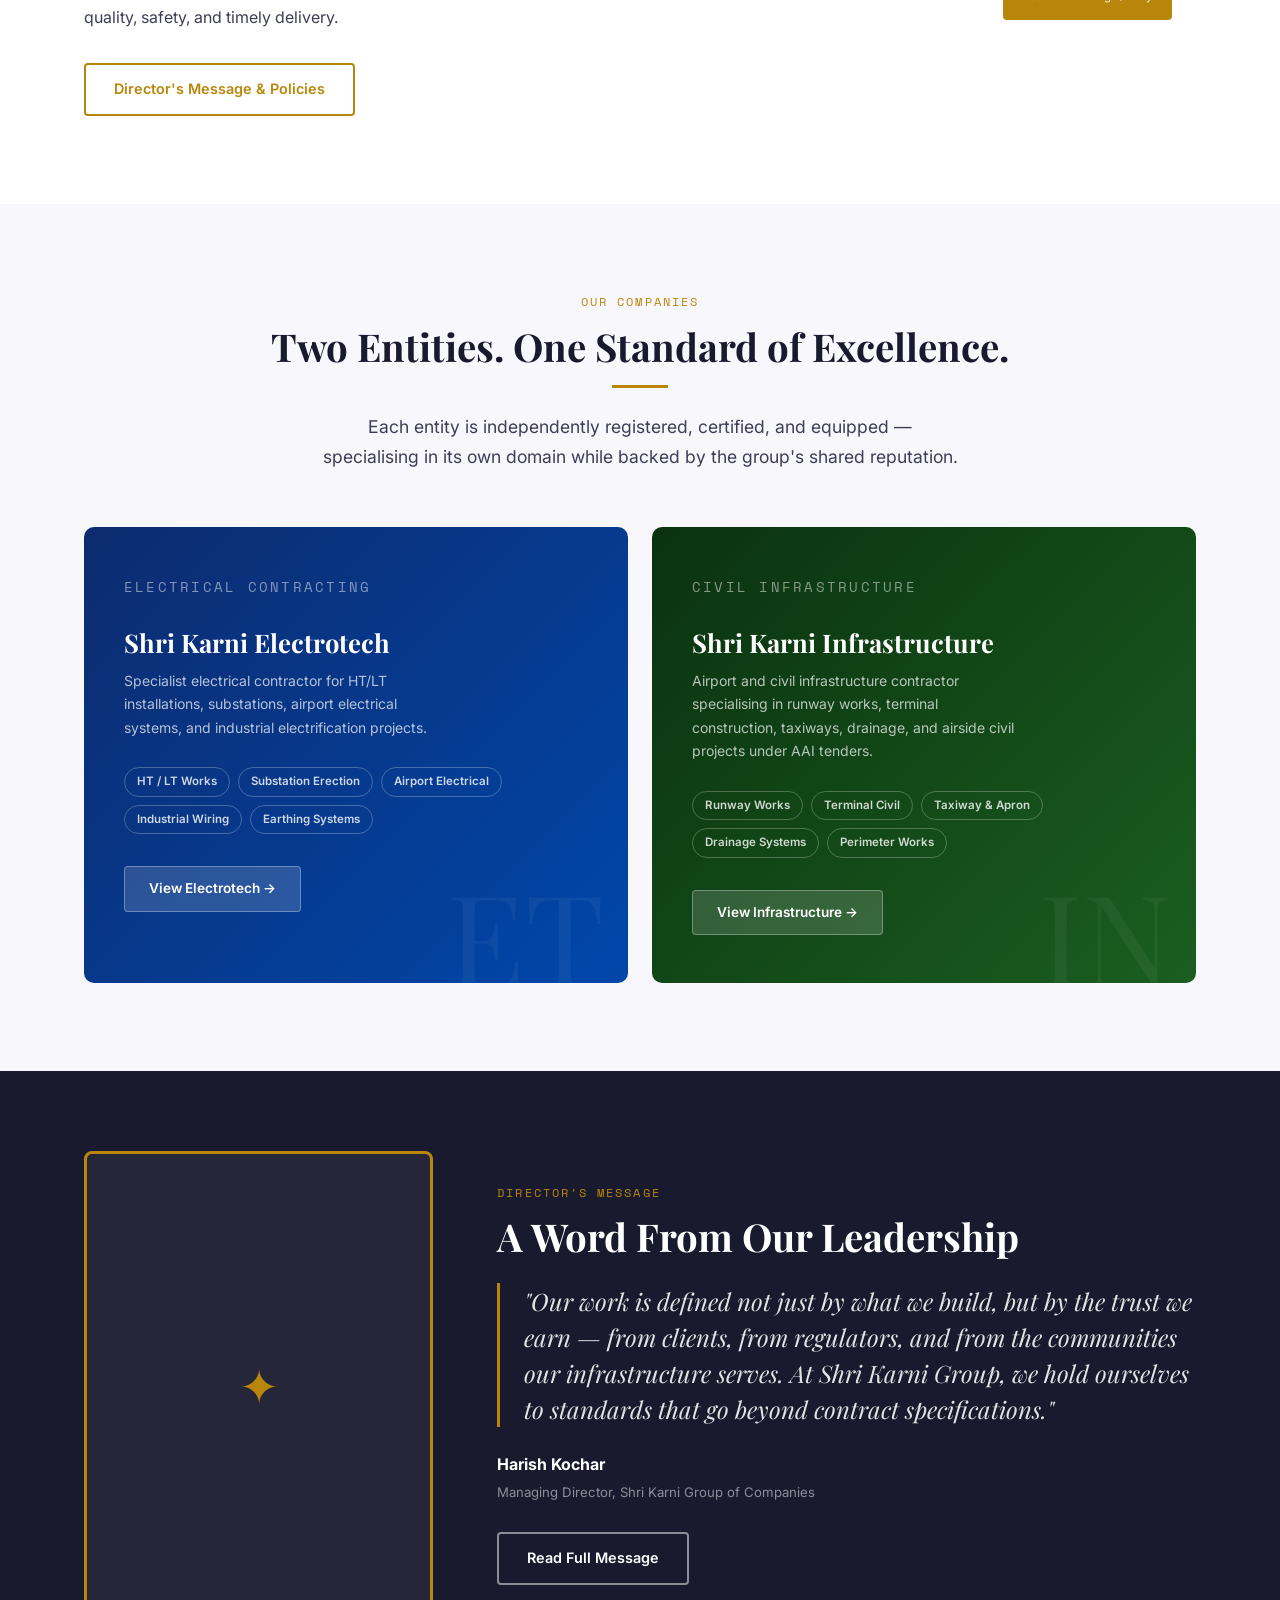
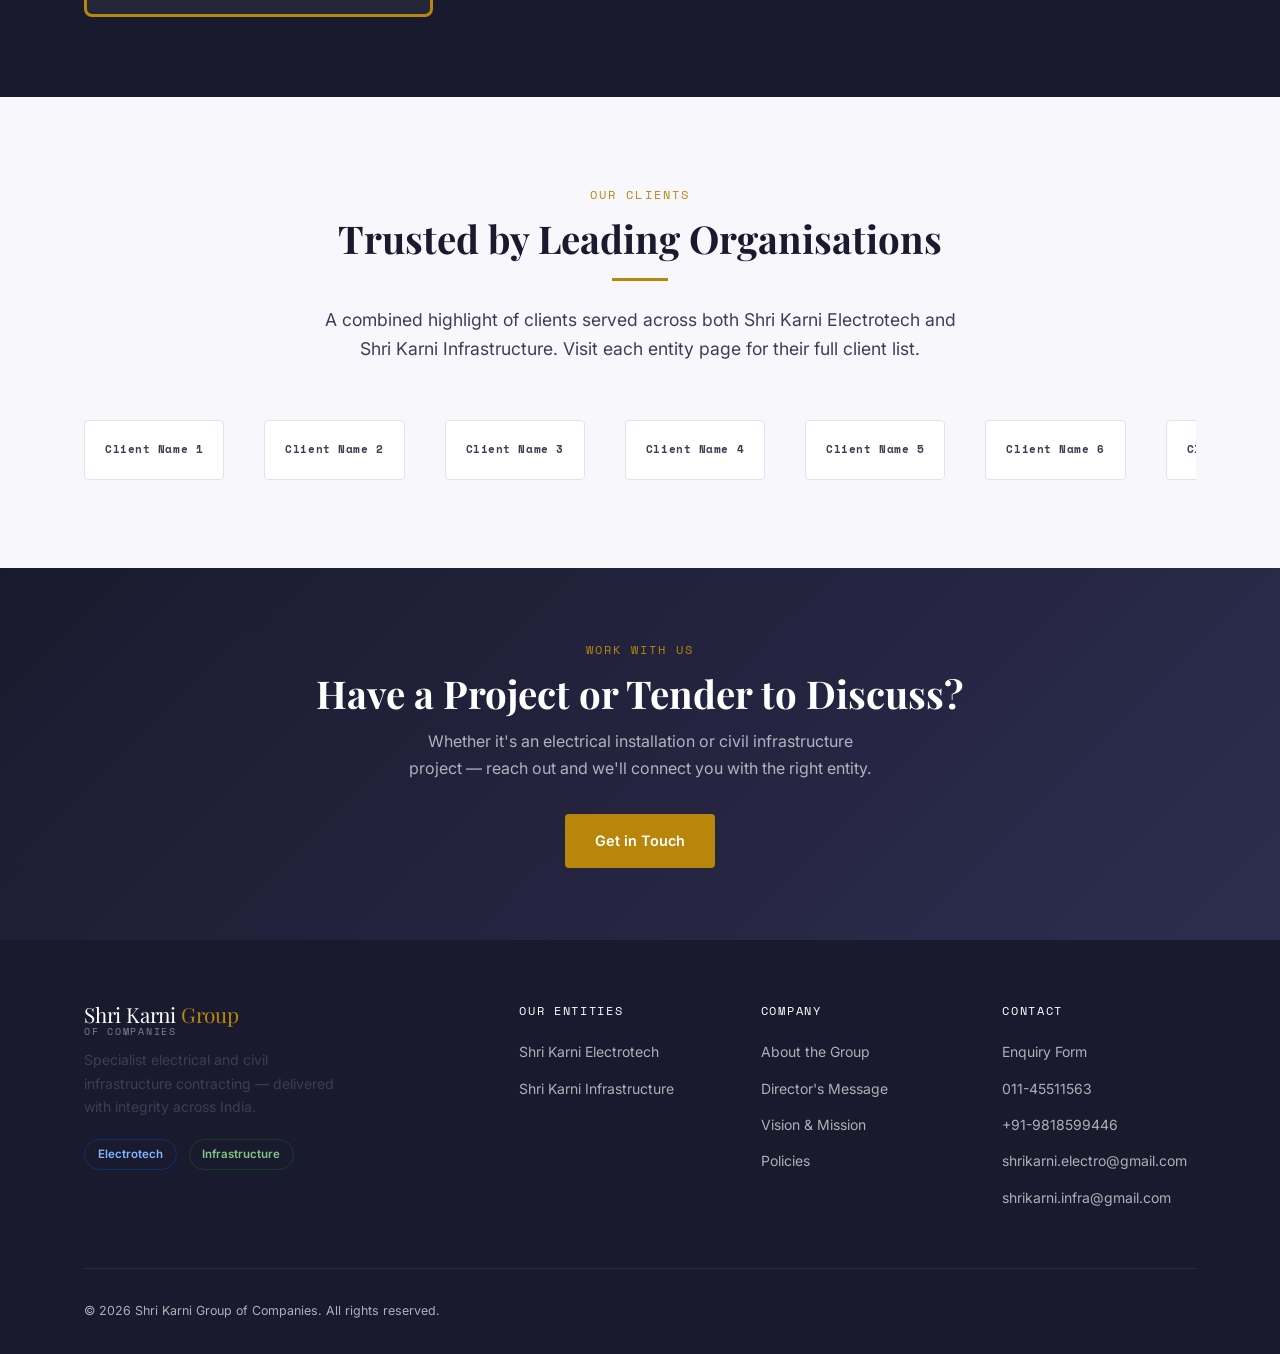
==== commit 967e666d: "Update content" ====
--- a/index.html
+++ b/index.html
@@ -258,7 +258,7 @@
         <div style="max-width:700px">
           <div class="hero-kicker">
             <span class="hero-kicker-dot" aria-hidden="true"></span>
-            Established Group · Trusted Since [Year]
+            Established Group · Trusted Since 2012
           </div>
           <h1>Building India's Future — <em>One Discipline at a Time</em></h1>
           <p class="lead">Shri Karni Group of Companies brings together specialist expertise in electrical contracting and civil infrastructure under one trusted name — delivering quality works for government and private clients across India.</p>
@@ -290,15 +290,15 @@
       <div class="container">
         <div class="stat-bar" data-reveal>
           <div class="stat-bar-item">
-            <span class="stat-num">XX+</span>
+            <span class="stat-num">15+</span>
             <span class="stat-label">Years of Experience</span>
           </div>
           <div class="stat-bar-item">
-            <span class="stat-num">XX+</span>
+            <span class="stat-num">250+</span>
             <span class="stat-label">Projects Completed</span>
           </div>
           <div class="stat-bar-item">
-            <span class="stat-num">XX+</span>
+            <span class="stat-num">20+</span>
             <span class="stat-label">Satisfied Clients</span>
           </div>
           <div class="stat-bar-item">
@@ -334,7 +334,7 @@
               width="800" height="400" loading="lazy"
             />
             <div class="intro-badge">
-              <strong>XX+</strong>
+              <strong>15+</strong>
               <span>Years Delivering Quality</span>
             </div>
           </div>
@@ -400,7 +400,7 @@
             <blockquote>
               "Our work is defined not just by what we build, but by the trust we earn — from clients, from regulators, and from the communities our infrastructure serves. At Shri Karni Group, we hold ourselves to standards that go beyond contract specifications."
             </blockquote>
-            <div class="director-name">[Director Name]</div>
+            <div class="director-name">Harish Kochar</div>
             <div class="director-title">Managing Director, Shri Karni Group of Companies</div>
             <a href="about/index.html#directors-message" class="btn btn-ghost" style="margin-top:1.75rem;">Read Full Message</a>
           </div>
@@ -431,10 +431,6 @@
             <div class="client-logo-item">Client Name 10</div>
           </div>
         </div>
-        <div style="text-align:center; margin-top:2.5rem; display:flex; gap:1rem; justify-content:center; flex-wrap:wrap;">
-          <a href="electrotech/index.html#clients" class="btn btn-outline" style="--accent:var(--et-primary);">Electrotech Clients</a>
-          <a href="infrastructure/index.html#clients" class="btn btn-outline" style="--accent:var(--inf-primary);">Infrastructure Clients</a>
-        </div>
       </div>
     </section>
 
@@ -464,11 +460,11 @@
             <a href="electrotech/index.html" class="footer-entity-badge et">Electrotech</a>
             <a href="infrastructure/index.html" class="footer-entity-badge inf">Infrastructure</a>
           </div>
-          <div class="social-links">
+          <!-- <div class="social-links">
             <a href="#" class="social-link" aria-label="LinkedIn"><svg viewBox="0 0 24 24"><path d="M16 8a6 6 0 016 6v7h-4v-7a2 2 0 00-2-2 2 2 0 00-2 2v7h-4v-7a6 6 0 016-6zM2 9h4v12H2z"/><circle cx="4" cy="4" r="2"/></svg></a>
             <a href="#" class="social-link" aria-label="Facebook"><svg viewBox="0 0 24 24"><path d="M18 2h-3a5 5 0 00-5 5v3H7v4h3v8h4v-8h3l1-4h-4V7a1 1 0 011-1h3z"/></svg></a>
             <a href="mailto:info@shrikarnigroup.com" class="social-link" aria-label="Email"><svg viewBox="0 0 24 24"><path d="M4 4h16c1.1 0 2 .9 2 2v12c0 1.1-.9 2-2 2H4c-1.1 0-2-.9-2-2V6c0-1.1.9-2 2-2z"/><polyline points="22,6 12,13 2,6"/></svg></a>
-          </div>
+          </div> -->
         </div>
         <div class="footer-col">
           <h4>Our Entities</h4>
@@ -490,14 +486,16 @@
           <h4>Contact</h4>
           <ul>
             <li><a href="contact/index.html">Enquiry Form</a></li>
-            <li><a href="tel:+91XXXXXXXXXX">+91 XXXXX XXXXX</a></li>
-            <li><a href="mailto:info@shrikarnigroup.com">info@shrikarnigroup.com</a></li>
+            <li><a href="tel:01145511563">011-45511563</a></li>
+            <li><a href="tel:+919818599446">+91-9818599446</a></li>
+            <li><a href="mailto:shrikarni.electro@gmail.com">shrikarni.electro@gmail.com</a></li>
+            <li><a href="mailto:shrikarni.infra@gmail.com">shrikarni.infra@gmail.com</a></li>
           </ul>
         </div>
       </div>
       <div class="footer-bottom">
         <span>© <span id="footer-year"></span> Shri Karni Group of Companies. All rights reserved.</span>
-        <div style="display:flex;gap:1.5rem;"><a href="#">Privacy Policy</a><a href="#">Sitemap</a></div>
+        <!-- <div style="display:flex;gap:1.5rem;"><a href="#">Privacy Policy</a><a href="#">Sitemap</a></div> -->
       </div>
     </div>
   </footer>
